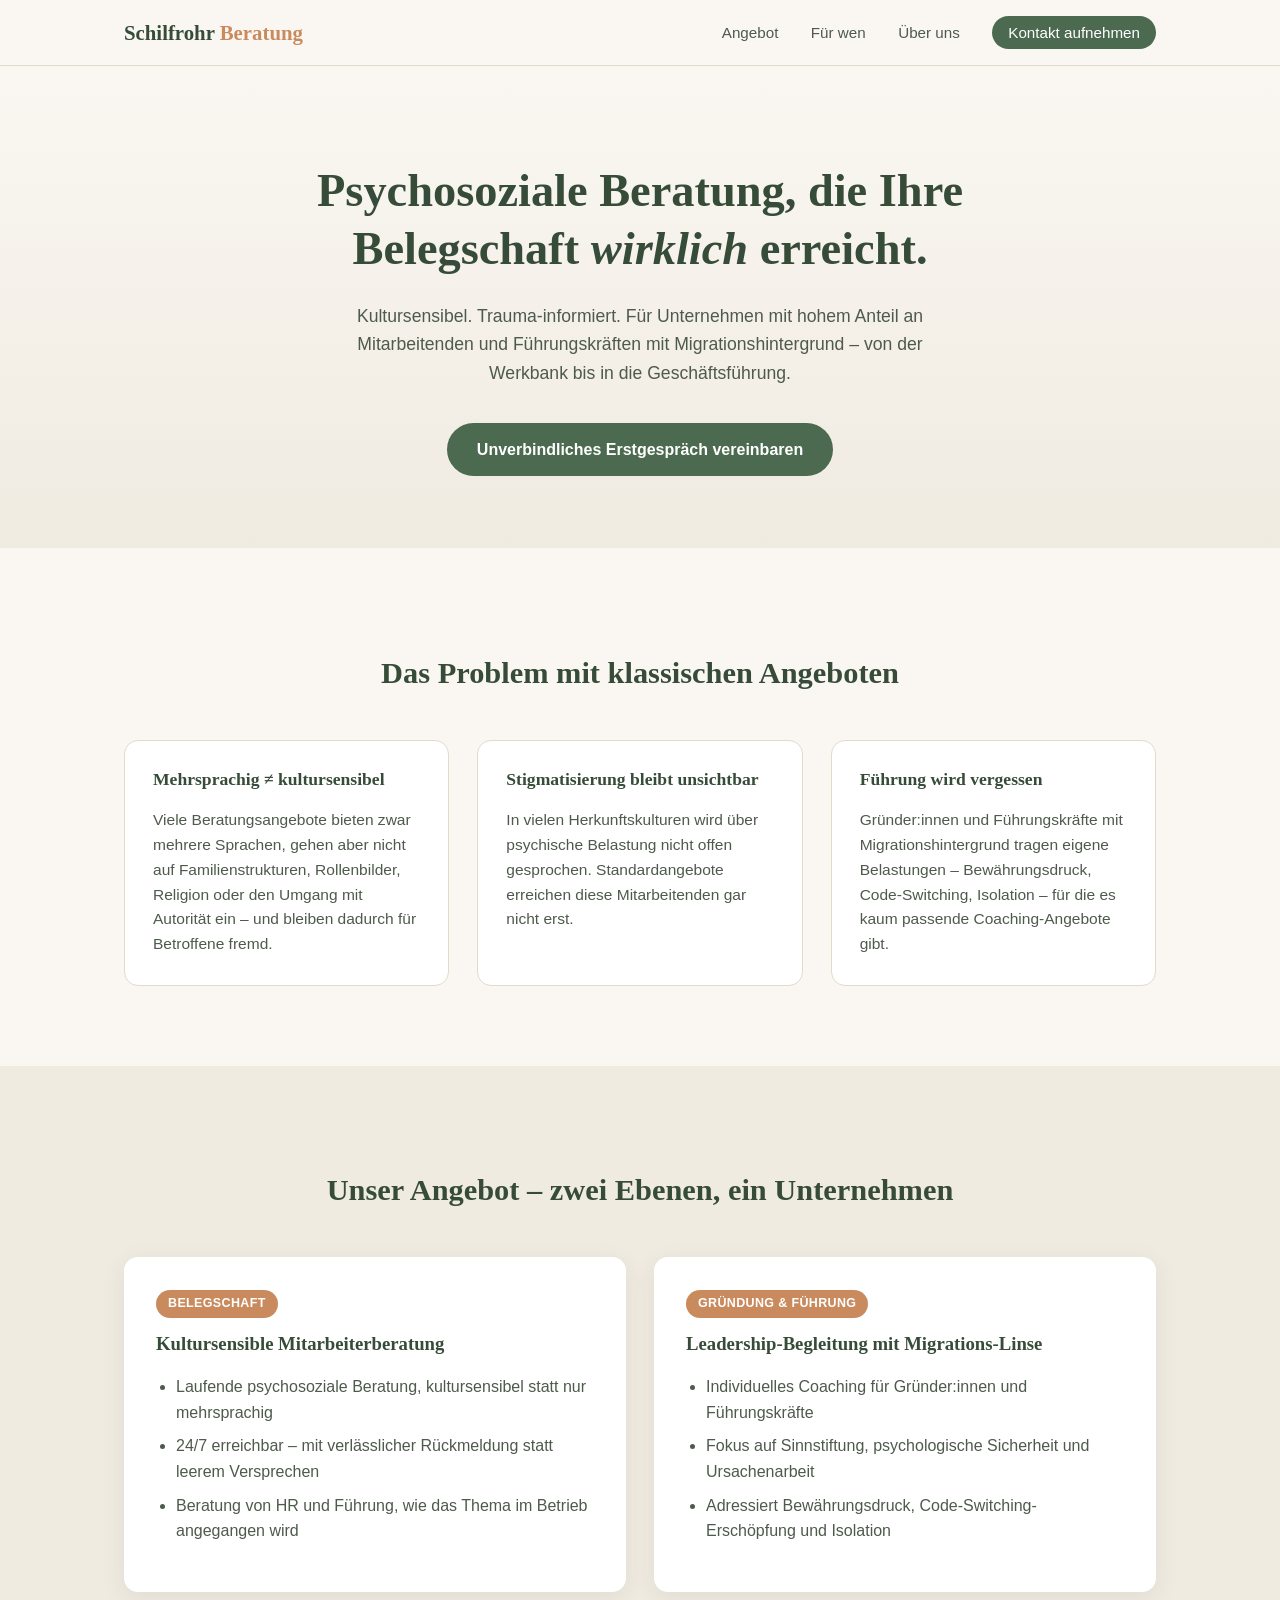
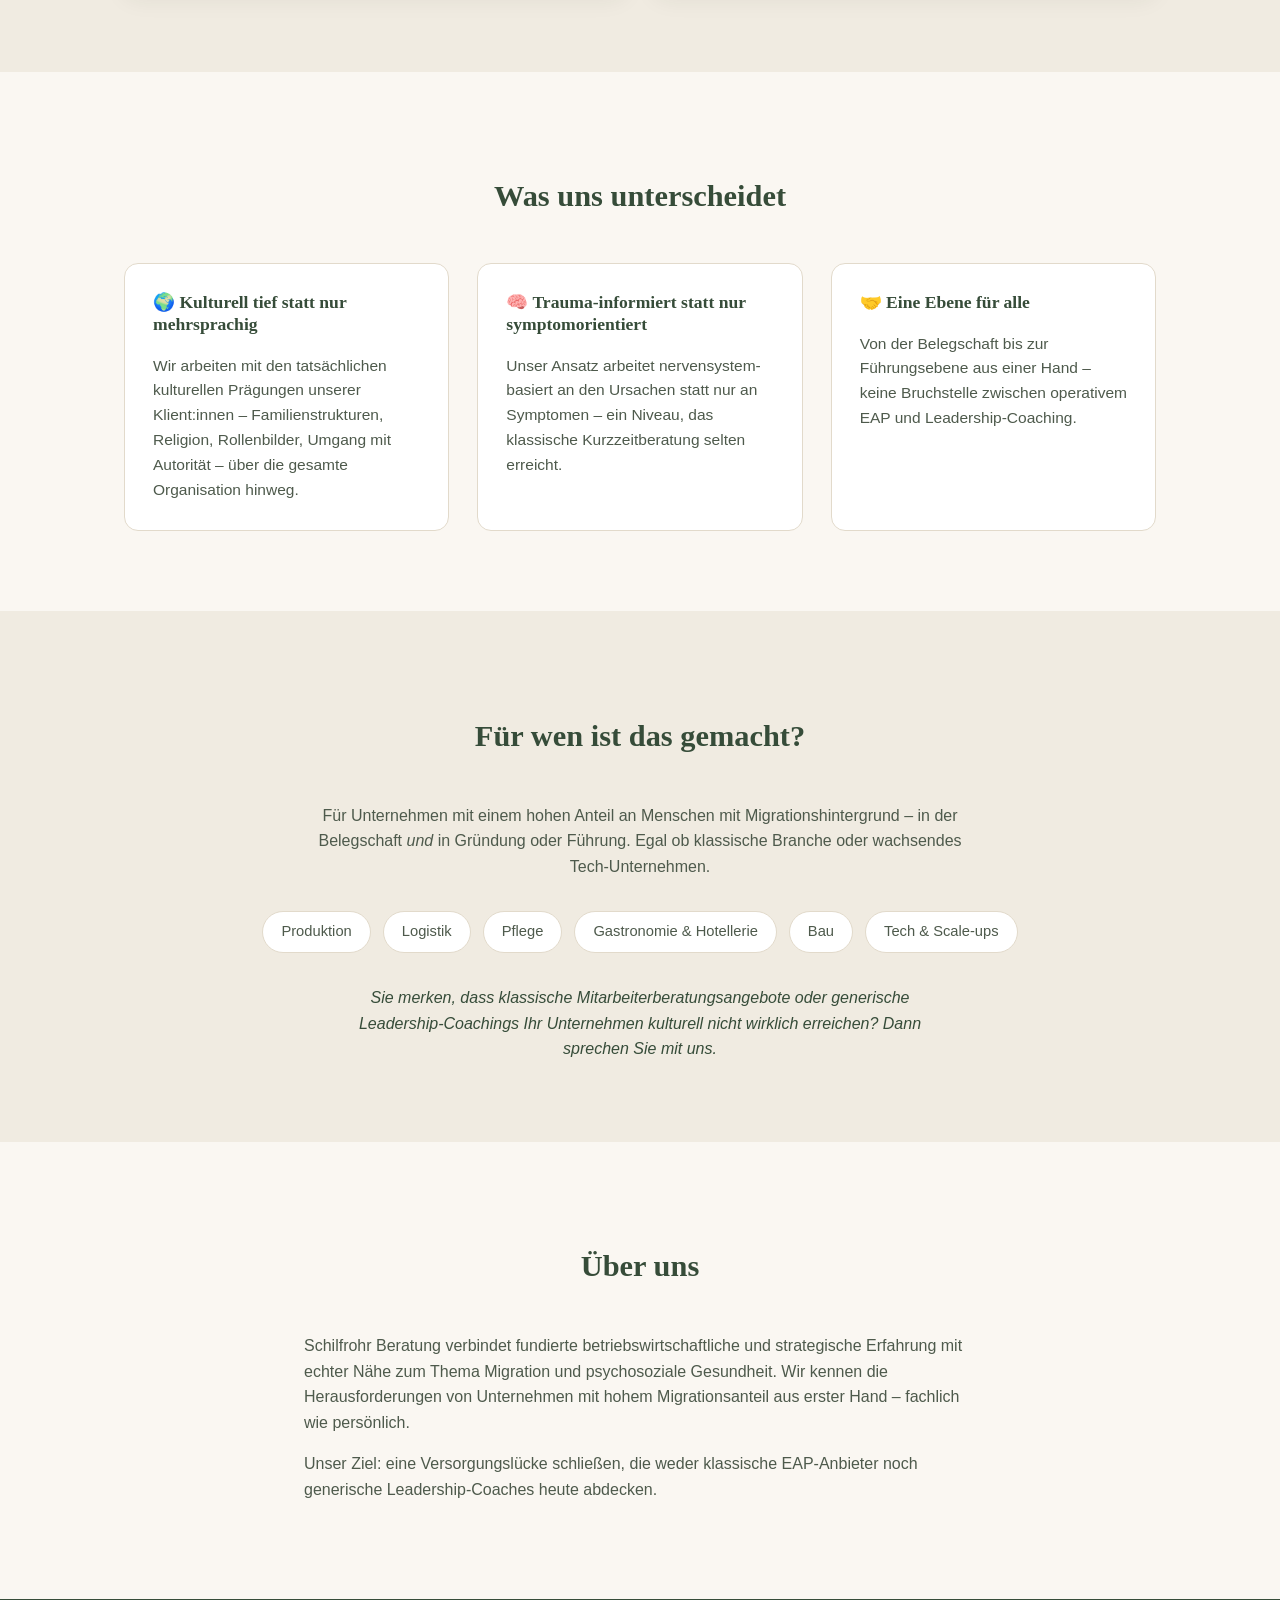
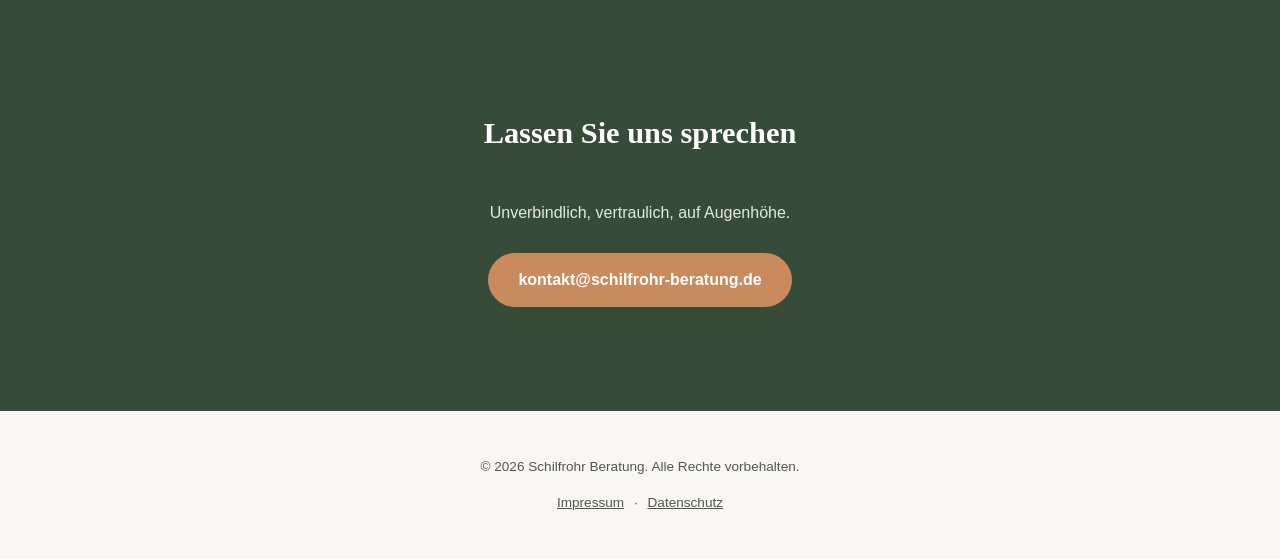
==== index.html @ dc30e794 "Initial homepage for Schilfrohr Beratung" ====
<!DOCTYPE html>
<html lang="de">
<head>
<meta charset="UTF-8">
<meta name="viewport" content="width=device-width, initial-scale=1.0">
<title>Schilfrohr Beratung – Kultursensible psychosoziale Beratung für Unternehmen</title>
<meta name="description" content="Kultursensible und trauma-informierte psychosoziale Beratung für Unternehmen mit hohem Migrationsanteil – für Belegschaft und Führung.">
<link rel="stylesheet" href="style.css">
</head>
<body>

<header class="site-header">
  <div class="container header-inner">
    <a href="#" class="logo">Schilfrohr <span>Beratung</span></a>
    <nav>
      <a href="#angebot">Angebot</a>
      <a href="#zielgruppe">Für wen</a>
      <a href="#ueber-uns">Über uns</a>
      <a href="#kontakt" class="nav-cta">Kontakt aufnehmen</a>
    </nav>
  </div>
</header>

<section class="hero">
  <div class="container">
    <h1>Psychosoziale Beratung, die Ihre Belegschaft <em>wirklich</em> erreicht.</h1>
    <p class="hero-sub">
      Kultursensibel. Trauma-informiert. Für Unternehmen mit hohem Anteil
      an Mitarbeitenden und Führungskräften mit Migrationshintergrund –
      von der Werkbank bis in die Geschäftsführung.
    </p>
    <a href="#kontakt" class="btn-primary">Unverbindliches Erstgespräch vereinbaren</a>
  </div>
</section>

<section class="problem">
  <div class="container">
    <h2>Das Problem mit klassischen Angeboten</h2>
    <div class="problem-grid">
      <div class="problem-card">
        <h3>Mehrsprachig ≠ kultursensibel</h3>
        <p>Viele Beratungsangebote bieten zwar mehrere Sprachen, gehen aber
        nicht auf Familienstrukturen, Rollenbilder, Religion oder den
        Umgang mit Autorität ein – und bleiben dadurch für Betroffene fremd.</p>
      </div>
      <div class="problem-card">
        <h3>Stigmatisierung bleibt unsichtbar</h3>
        <p>In vielen Herkunftskulturen wird über psychische Belastung nicht
        offen gesprochen. Standardangebote erreichen diese Mitarbeitenden
        gar nicht erst.</p>
      </div>
      <div class="problem-card">
        <h3>Führung wird vergessen</h3>
        <p>Gründer:innen und Führungskräfte mit Migrationshintergrund tragen
        eigene Belastungen – Bewährungsdruck, Code-Switching, Isolation –
        für die es kaum passende Coaching-Angebote gibt.</p>
      </div>
    </div>
  </div>
</section>

<section class="angebot" id="angebot">
  <div class="container">
    <h2>Unser Angebot – zwei Ebenen, ein Unternehmen</h2>
    <div class="angebot-grid">
      <div class="angebot-card">
        <span class="tag">Belegschaft</span>
        <h3>Kultursensible Mitarbeiterberatung</h3>
        <ul>
          <li>Laufende psychosoziale Beratung, kultursensibel statt nur mehrsprachig</li>
          <li>24/7 erreichbar – mit verlässlicher Rückmeldung statt leerem Versprechen</li>
          <li>Beratung von HR und Führung, wie das Thema im Betrieb angegangen wird</li>
        </ul>
      </div>
      <div class="angebot-card">
        <span class="tag">Gründung &amp; Führung</span>
        <h3>Leadership-Begleitung mit Migrations-Linse</h3>
        <ul>
          <li>Individuelles Coaching für Gründer:innen und Führungskräfte</li>
          <li>Fokus auf Sinnstiftung, psychologische Sicherheit und Ursachenarbeit</li>
          <li>Adressiert Bewährungsdruck, Code-Switching-Erschöpfung und Isolation</li>
        </ul>
      </div>
    </div>
  </div>
</section>

<section class="usp">
  <div class="container">
    <h2>Was uns unterscheidet</h2>
    <div class="usp-grid">
      <div class="usp-item">
        <h3>🌍 Kulturell tief statt nur mehrsprachig</h3>
        <p>Wir arbeiten mit den tatsächlichen kulturellen Prägungen unserer
        Klient:innen – Familienstrukturen, Religion, Rollenbilder, Umgang
        mit Autorität – über die gesamte Organisation hinweg.</p>
      </div>
      <div class="usp-item">
        <h3>🧠 Trauma-informiert statt nur symptomorientiert</h3>
        <p>Unser Ansatz arbeitet nervensystem-basiert an den Ursachen statt
        nur an Symptomen – ein Niveau, das klassische Kurzzeitberatung
        selten erreicht.</p>
      </div>
      <div class="usp-item">
        <h3>🤝 Eine Ebene für alle</h3>
        <p>Von der Belegschaft bis zur Führungsebene aus einer Hand – keine
        Bruchstelle zwischen operativem EAP und Leadership-Coaching.</p>
      </div>
    </div>
  </div>
</section>

<section class="zielgruppe" id="zielgruppe">
  <div class="container">
    <h2>Für wen ist das gemacht?</h2>
    <p class="zielgruppe-intro">
      Für Unternehmen mit einem hohen Anteil an Menschen mit
      Migrationshintergrund – in der Belegschaft <em>und</em> in Gründung
      oder Führung. Egal ob klassische Branche oder wachsendes Tech-Unternehmen.
    </p>
    <div class="branchen">
      <span>Produktion</span>
      <span>Logistik</span>
      <span>Pflege</span>
      <span>Gastronomie &amp; Hotellerie</span>
      <span>Bau</span>
      <span>Tech &amp; Scale-ups</span>
    </div>
    <p class="zielgruppe-note">
      Sie merken, dass klassische Mitarbeiterberatungsangebote oder generische
      Leadership-Coachings Ihr Unternehmen kulturell nicht wirklich erreichen?
      Dann sprechen Sie mit uns.
    </p>
  </div>
</section>

<section class="ueber-uns" id="ueber-uns">
  <div class="container ueber-uns-inner">
    <div>
      <h2>Über uns</h2>
      <p>
        Schilfrohr Beratung verbindet fundierte betriebswirtschaftliche und
        strategische Erfahrung mit echter Nähe zum Thema Migration und
        psychosoziale Gesundheit. Wir kennen die Herausforderungen von
        Unternehmen mit hohem Migrationsanteil aus erster Hand – fachlich
        wie persönlich.
      </p>
      <p>
        Unser Ziel: eine Versorgungslücke schließen, die weder klassische
        EAP-Anbieter noch generische Leadership-Coaches heute abdecken.
      </p>
    </div>
  </div>
</section>

<section class="kontakt" id="kontakt">
  <div class="container kontakt-inner">
    <h2>Lassen Sie uns sprechen</h2>
    <p>Unverbindlich, vertraulich, auf Augenhöhe.</p>
    <a class="btn-primary" href="mailto:kontakt@schilfrohr-beratung.de">
      kontakt@schilfrohr-beratung.de
    </a>
    <p class="kontakt-note">
      <!-- TODO: E-Mail-Adresse, Telefonnummer und ggf. Kontaktformular ergänzen -->
    </p>
  </div>
</section>

<footer class="site-footer">
  <div class="container">
    <p>&copy; <span id="year"></span> Schilfrohr Beratung. Alle Rechte vorbehalten.</p>
    <p class="footer-links"><a href="#">Impressum</a> · <a href="#">Datenschutz</a></p>
  </div>
</footer>

<script>
  document.getElementById('year').textContent = new Date().getFullYear();
</script>

</body>
</html>
---- style.css ----
:root {
  --color-bg: #FAF7F2;
  --color-bg-alt: #F0EBE1;
  --color-ink: #2B332A;
  --color-ink-soft: #4E5A4C;
  --color-primary: #4B6A50;
  --color-primary-dark: #364C39;
  --color-accent: #C98B5E;
  --color-card-bg: #FFFFFF;
  --color-border: #E2DACB;
  --radius: 14px;
  --max-width: 1080px;
  --shadow: 0 6px 24px rgba(43, 51, 42, 0.08);
}

* { box-sizing: border-box; }

html { scroll-behavior: smooth; }

body {
  margin: 0;
  font-family: "Segoe UI", "Helvetica Neue", Arial, sans-serif;
  color: var(--color-ink);
  background: var(--color-bg);
  line-height: 1.6;
}

h1, h2, h3 {
  font-family: Georgia, "Times New Roman", serif;
  color: var(--color-primary-dark);
  line-height: 1.25;
}

.container {
  max-width: var(--max-width);
  margin: 0 auto;
  padding: 0 24px;
}

/* Header */
.site-header {
  position: sticky;
  top: 0;
  background: rgba(250, 247, 242, 0.92);
  backdrop-filter: blur(6px);
  border-bottom: 1px solid var(--color-border);
  z-index: 10;
}

.header-inner {
  display: flex;
  align-items: center;
  justify-content: space-between;
  padding-top: 16px;
  padding-bottom: 16px;
}

.logo {
  font-family: Georgia, serif;
  font-size: 1.3rem;
  font-weight: bold;
  color: var(--color-primary-dark);
  text-decoration: none;
}

.logo span { color: var(--color-accent); }

nav a {
  margin-left: 28px;
  text-decoration: none;
  color: var(--color-ink-soft);
  font-size: 0.95rem;
}

nav a:hover { color: var(--color-primary); }

.nav-cta {
  background: var(--color-primary);
  color: #fff !important;
  padding: 8px 16px;
  border-radius: 999px;
}

.nav-cta:hover { background: var(--color-primary-dark); }

/* Hero */
.hero {
  padding: 96px 0 72px;
  text-align: center;
  background: linear-gradient(180deg, var(--color-bg) 0%, var(--color-bg-alt) 100%);
}

.hero h1 {
  font-size: clamp(2rem, 4vw, 2.9rem);
  max-width: 780px;
  margin: 0 auto 24px;
}

.hero-sub {
  max-width: 620px;
  margin: 0 auto 36px;
  color: var(--color-ink-soft);
  font-size: 1.1rem;
}

.btn-primary {
  display: inline-block;
  background: var(--color-primary);
  color: #fff;
  text-decoration: none;
  padding: 14px 30px;
  border-radius: 999px;
  font-weight: 600;
  transition: background 0.2s ease, transform 0.2s ease;
}

.btn-primary:hover {
  background: var(--color-primary-dark);
  transform: translateY(-1px);
}

/* Problem */
.problem { padding: 80px 0; }

.problem h2, .angebot h2, .usp h2, .zielgruppe h2, .ueber-uns h2, .kontakt h2 {
  text-align: center;
  font-size: 1.9rem;
  margin-bottom: 48px;
}

.problem-grid, .usp-grid {
  display: grid;
  grid-template-columns: repeat(auto-fit, minmax(240px, 1fr));
  gap: 28px;
}

.problem-card, .usp-item {
  background: var(--color-card-bg);
  border: 1px solid var(--color-border);
  border-radius: var(--radius);
  padding: 28px;
}

.problem-card h3, .usp-item h3 {
  font-size: 1.1rem;
  margin-top: 0;
}

.problem-card p, .usp-item p {
  color: var(--color-ink-soft);
  margin-bottom: 0;
  font-size: 0.97rem;
}

/* Angebot */
.angebot { padding: 80px 0; background: var(--color-bg-alt); }

.angebot-grid {
  display: grid;
  grid-template-columns: repeat(auto-fit, minmax(320px, 1fr));
  gap: 28px;
}

.angebot-card {
  background: var(--color-card-bg);
  border-radius: var(--radius);
  padding: 32px;
  box-shadow: var(--shadow);
}

.tag {
  display: inline-block;
  background: var(--color-accent);
  color: #fff;
  font-size: 0.78rem;
  font-weight: 600;
  letter-spacing: 0.03em;
  text-transform: uppercase;
  padding: 4px 12px;
  border-radius: 999px;
  margin-bottom: 14px;
}

.angebot-card h3 { margin-top: 0; }

.angebot-card ul {
  padding-left: 20px;
  color: var(--color-ink-soft);
}

.angebot-card li { margin-bottom: 8px; }

/* USP */
.usp { padding: 80px 0; }

/* Zielgruppe */
.zielgruppe {
  padding: 80px 0;
  background: var(--color-bg-alt);
  text-align: center;
}

.zielgruppe-intro {
  max-width: 680px;
  margin: 0 auto 32px;
  color: var(--color-ink-soft);
}

.branchen {
  display: flex;
  flex-wrap: wrap;
  justify-content: center;
  gap: 12px;
  margin-bottom: 32px;
}

.branchen span {
  background: var(--color-card-bg);
  border: 1px solid var(--color-border);
  border-radius: 999px;
  padding: 8px 18px;
  font-size: 0.92rem;
  color: var(--color-ink-soft);
}

.zielgruppe-note {
  max-width: 600px;
  margin: 0 auto;
  font-style: italic;
  color: var(--color-primary-dark);
}

/* Ueber uns */
.ueber-uns { padding: 80px 0; }

.ueber-uns-inner {
  max-width: 720px;
}

.ueber-uns p { color: var(--color-ink-soft); }

/* Kontakt */
.kontakt {
  padding: 90px 0;
  background: var(--color-primary-dark);
  color: #fff;
  text-align: center;
}

.kontakt h2 { color: #fff; }

.kontakt p { color: #E4E9DE; }

.kontakt .btn-primary {
  background: var(--color-accent);
  margin-top: 12px;
}

.kontakt .btn-primary:hover { background: #B77946; }

.kontakt-note { font-size: 0.85rem; opacity: 0.8; }

/* Footer */
.site-footer {
  padding: 32px 0;
  text-align: center;
  font-size: 0.85rem;
  color: var(--color-ink-soft);
}

.footer-links a {
  color: var(--color-ink-soft);
  margin: 0 6px;
}

/* Responsive nav */
@media (max-width: 640px) {
  .header-inner { flex-direction: column; gap: 12px; }
  nav a { margin: 0 10px; }
}
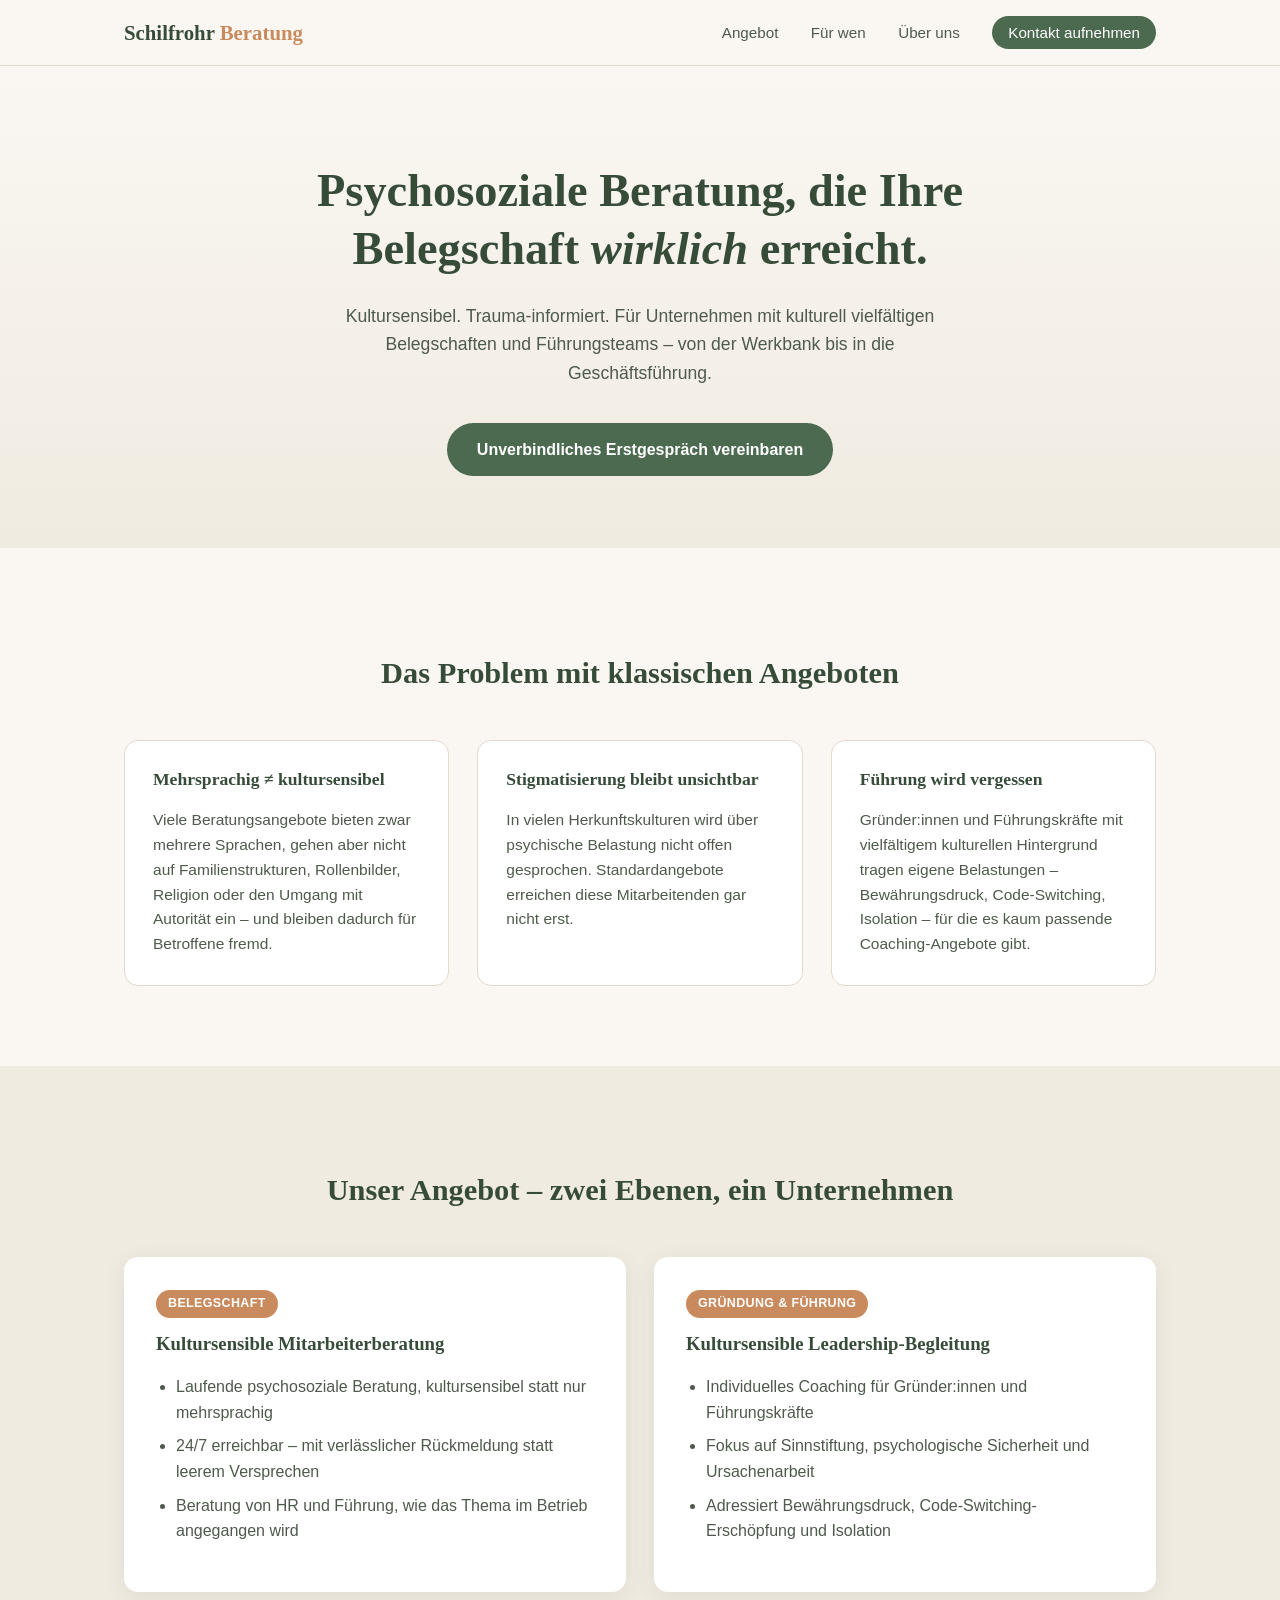
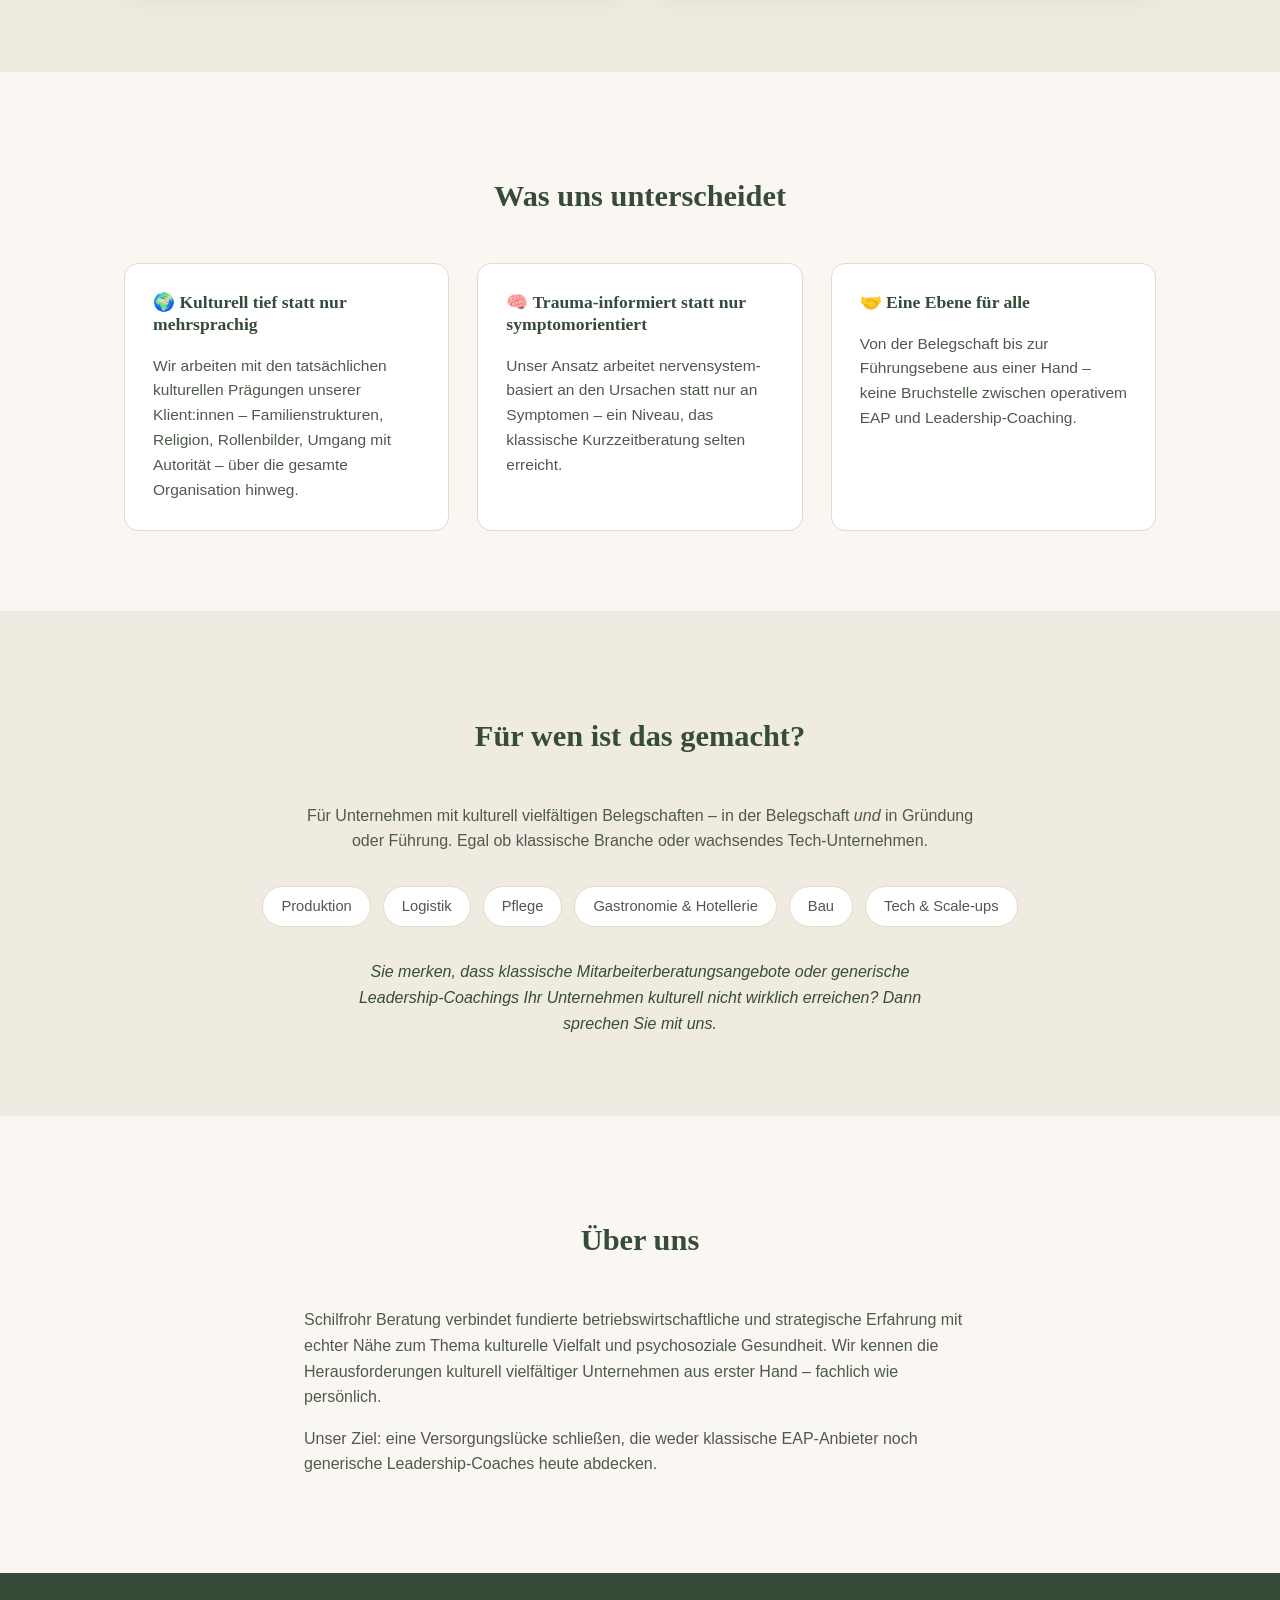
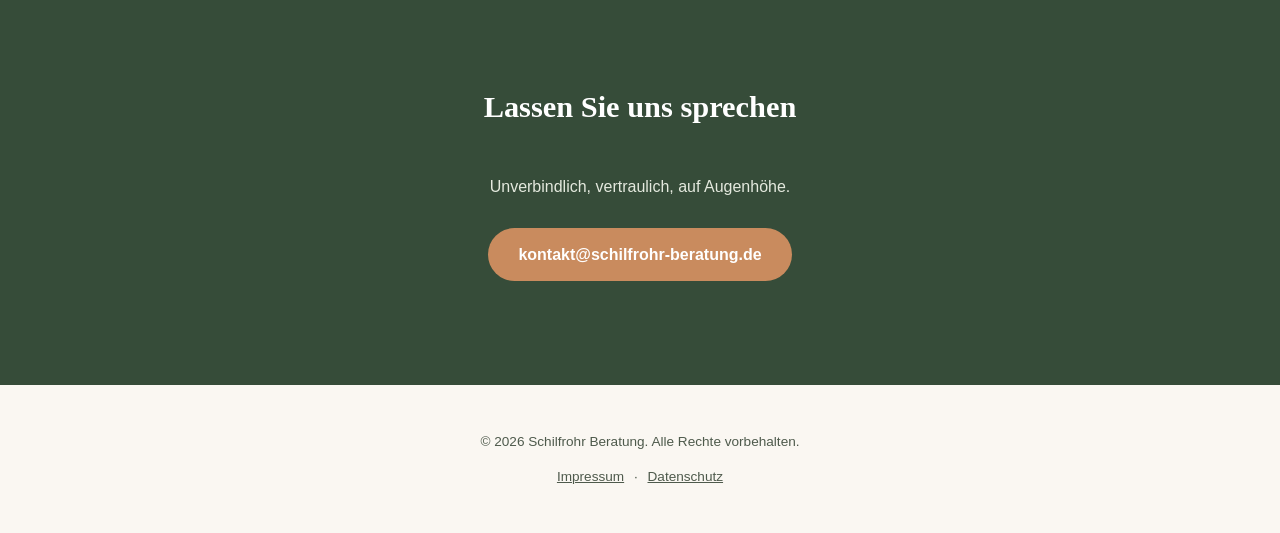
==== commit 88cd9220: "Remove explicit Migrationshintergrund wording, keep culturally sensitive framing" ====
--- a/index.html
+++ b/index.html
@@ -4,7 +4,7 @@
 <meta charset="UTF-8">
 <meta name="viewport" content="width=device-width, initial-scale=1.0">
 <title>Schilfrohr Beratung – Kultursensible psychosoziale Beratung für Unternehmen</title>
-<meta name="description" content="Kultursensible und trauma-informierte psychosoziale Beratung für Unternehmen mit hohem Migrationsanteil – für Belegschaft und Führung.">
+<meta name="description" content="Kultursensible und trauma-informierte psychosoziale Beratung für kulturell vielfältige Unternehmen – für Belegschaft und Führung.">
 <link rel="stylesheet" href="style.css">
 </head>
 <body>
@@ -25,8 +25,8 @@
   <div class="container">
     <h1>Psychosoziale Beratung, die Ihre Belegschaft <em>wirklich</em> erreicht.</h1>
     <p class="hero-sub">
-      Kultursensibel. Trauma-informiert. Für Unternehmen mit hohem Anteil
-      an Mitarbeitenden und Führungskräften mit Migrationshintergrund –
+      Kultursensibel. Trauma-informiert. Für Unternehmen mit kulturell
+      vielfältigen Belegschaften und Führungsteams –
       von der Werkbank bis in die Geschäftsführung.
     </p>
     <a href="#kontakt" class="btn-primary">Unverbindliches Erstgespräch vereinbaren</a>
@@ -51,9 +51,10 @@
       </div>
       <div class="problem-card">
         <h3>Führung wird vergessen</h3>
-        <p>Gründer:innen und Führungskräfte mit Migrationshintergrund tragen
-        eigene Belastungen – Bewährungsdruck, Code-Switching, Isolation –
-        für die es kaum passende Coaching-Angebote gibt.</p>
+        <p>Gründer:innen und Führungskräfte mit vielfältigem kulturellen
+        Hintergrund tragen eigene Belastungen – Bewährungsdruck,
+        Code-Switching, Isolation – für die es kaum passende
+        Coaching-Angebote gibt.</p>
       </div>
     </div>
   </div>
@@ -74,7 +75,7 @@
       </div>
       <div class="angebot-card">
         <span class="tag">Gründung &amp; Führung</span>
-        <h3>Leadership-Begleitung mit Migrations-Linse</h3>
+        <h3>Kultursensible Leadership-Begleitung</h3>
         <ul>
           <li>Individuelles Coaching für Gründer:innen und Führungskräfte</li>
           <li>Fokus auf Sinnstiftung, psychologische Sicherheit und Ursachenarbeit</li>
@@ -114,9 +115,9 @@
   <div class="container">
     <h2>Für wen ist das gemacht?</h2>
     <p class="zielgruppe-intro">
-      Für Unternehmen mit einem hohen Anteil an Menschen mit
-      Migrationshintergrund – in der Belegschaft <em>und</em> in Gründung
-      oder Führung. Egal ob klassische Branche oder wachsendes Tech-Unternehmen.
+      Für Unternehmen mit kulturell vielfältigen Belegschaften – in der
+      Belegschaft <em>und</em> in Gründung oder Führung. Egal ob klassische
+      Branche oder wachsendes Tech-Unternehmen.
     </p>
     <div class="branchen">
       <span>Produktion</span>
@@ -140,10 +141,10 @@
       <h2>Über uns</h2>
       <p>
         Schilfrohr Beratung verbindet fundierte betriebswirtschaftliche und
-        strategische Erfahrung mit echter Nähe zum Thema Migration und
-        psychosoziale Gesundheit. Wir kennen die Herausforderungen von
-        Unternehmen mit hohem Migrationsanteil aus erster Hand – fachlich
-        wie persönlich.
+        strategische Erfahrung mit echter Nähe zum Thema kulturelle
+        Vielfalt und psychosoziale Gesundheit. Wir kennen die
+        Herausforderungen kulturell vielfältiger Unternehmen aus erster
+        Hand – fachlich wie persönlich.
       </p>
       <p>
         Unser Ziel: eine Versorgungslücke schließen, die weder klassische
@@ -169,7 +170,7 @@
 <footer class="site-footer">
   <div class="container">
     <p>&copy; <span id="year"></span> Schilfrohr Beratung. Alle Rechte vorbehalten.</p>
-    <p class="footer-links"><a href="#">Impressum</a> · <a href="#">Datenschutz</a></p>
+    <p class="footer-links"><a href="impressum.html">Impressum</a> · <a href="datenschutz.html">Datenschutz</a></p>
   </div>
 </footer>
 
--- a/style.css
+++ b/style.css
@@ -273,6 +273,39 @@
   margin: 0 6px;
 }
 
+/* Legal pages (Impressum / Datenschutz) */
+.legal { padding: 64px 0 96px; }
+
+.legal-inner { max-width: 760px; }
+
+.legal h1 {
+  font-size: 2rem;
+  margin-bottom: 32px;
+}
+
+.legal h2 {
+  font-size: 1.15rem;
+  margin-top: 36px;
+  margin-bottom: 10px;
+  text-align: left;
+}
+
+.legal p, .legal li {
+  color: var(--color-ink-soft);
+}
+
+.legal a { color: var(--color-primary); }
+
+.legal-note {
+  margin-top: 48px;
+  padding: 16px 20px;
+  background: var(--color-bg-alt);
+  border: 1px solid var(--color-border);
+  border-radius: var(--radius);
+  font-size: 0.88rem;
+  font-style: italic;
+}
+
 /* Responsive nav */
 @media (max-width: 640px) {
   .header-inner { flex-direction: column; gap: 12px; }
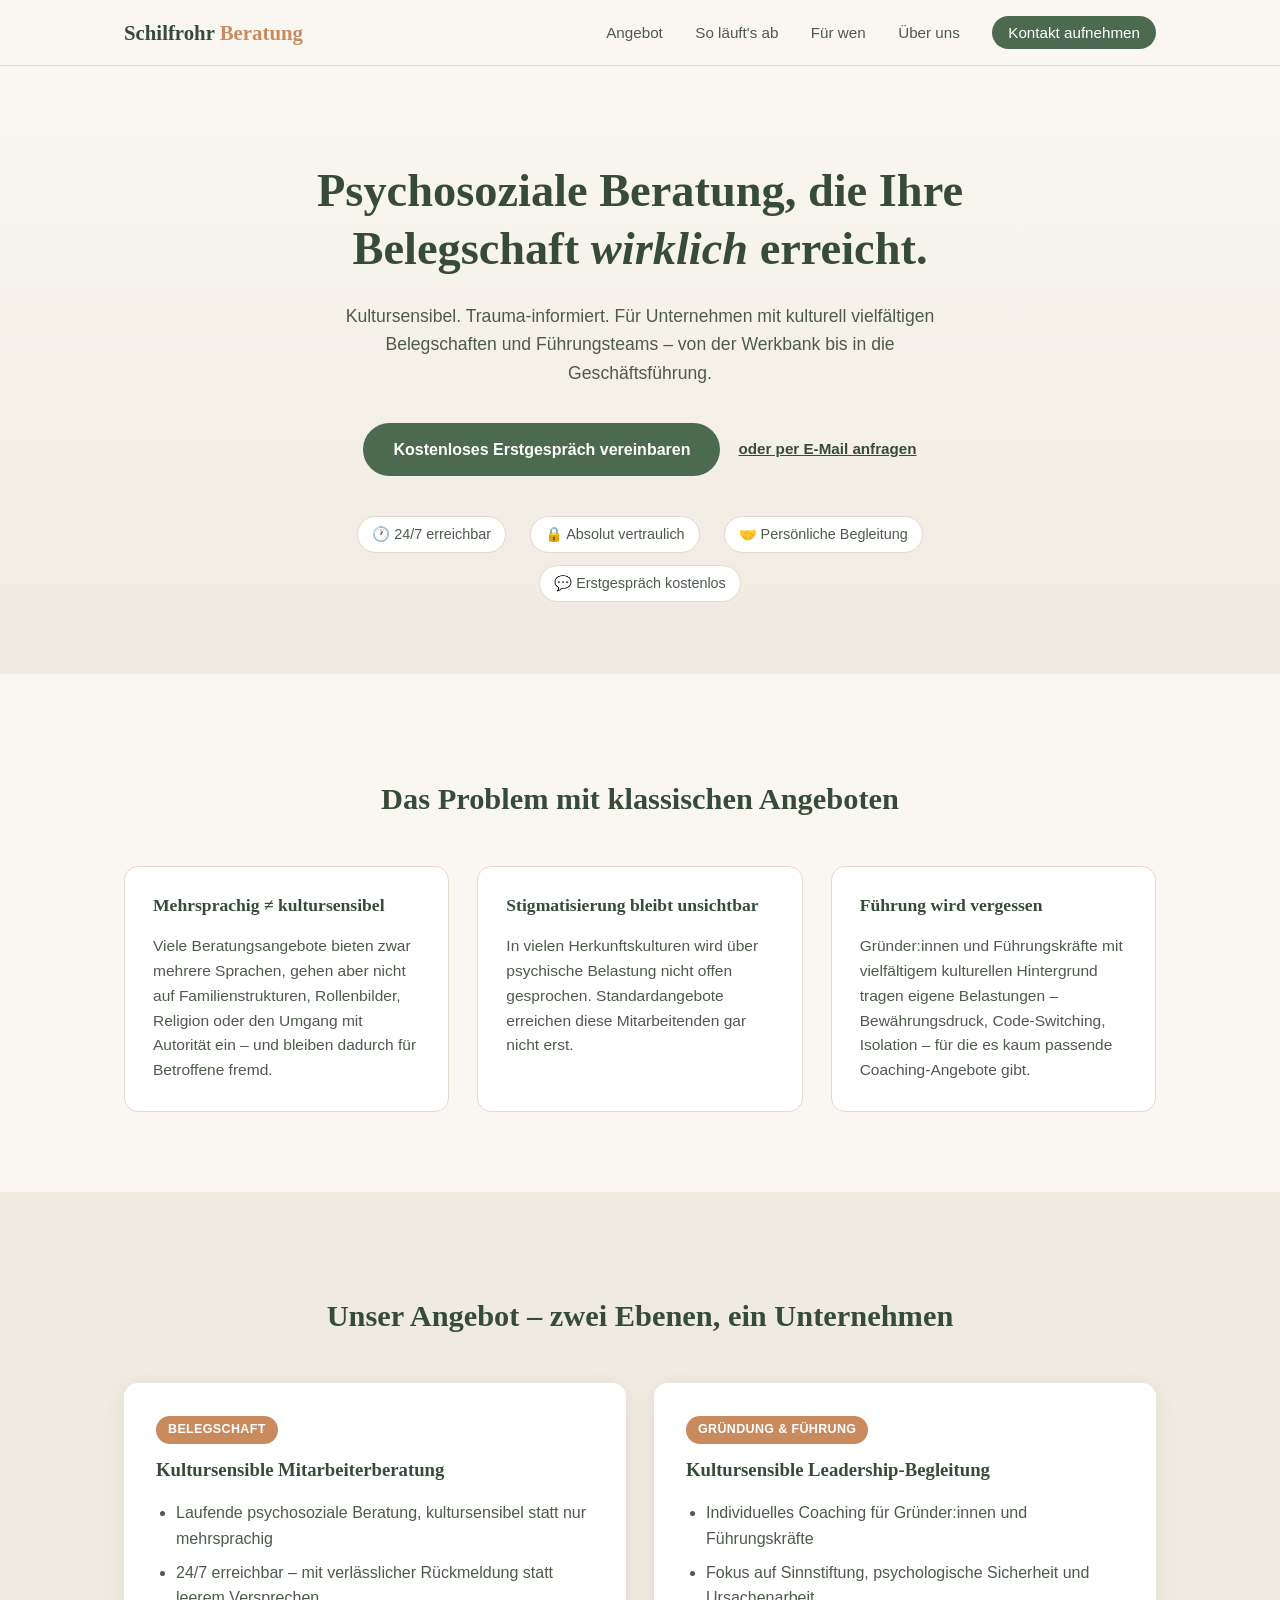
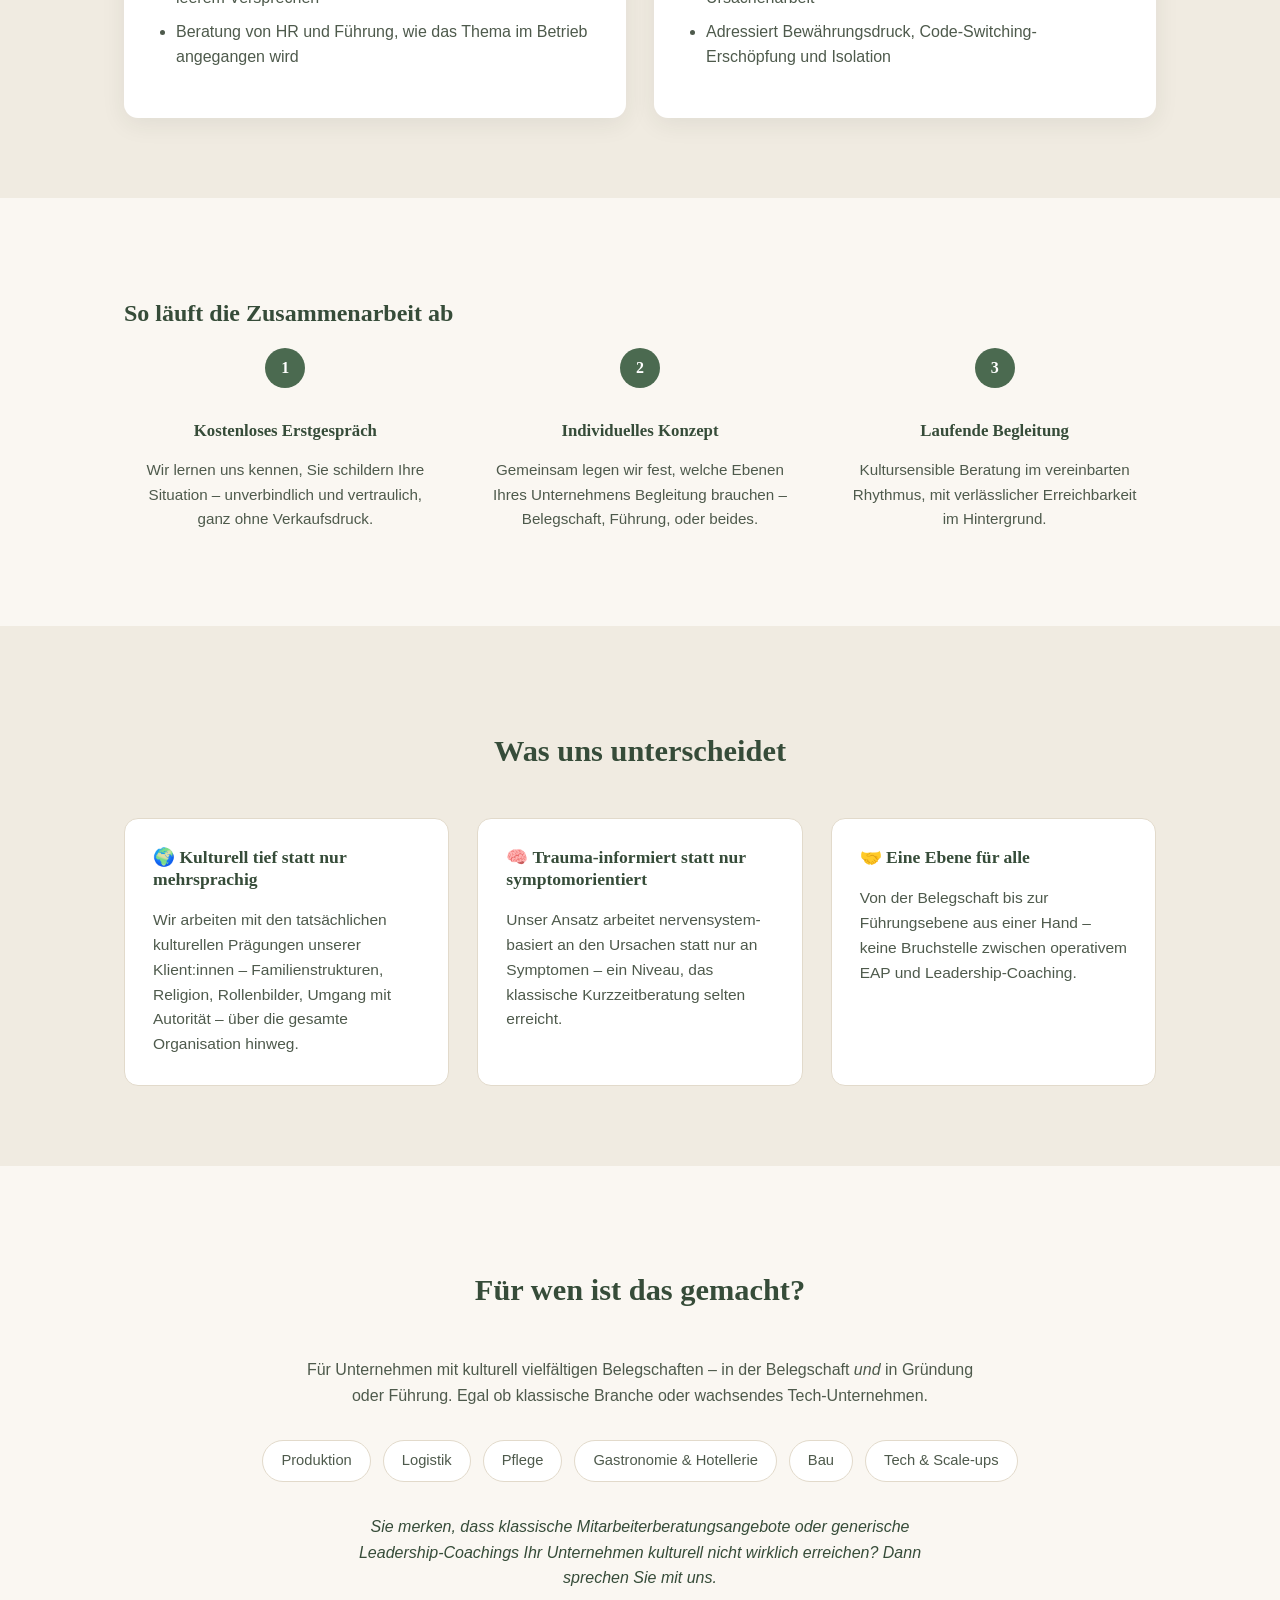
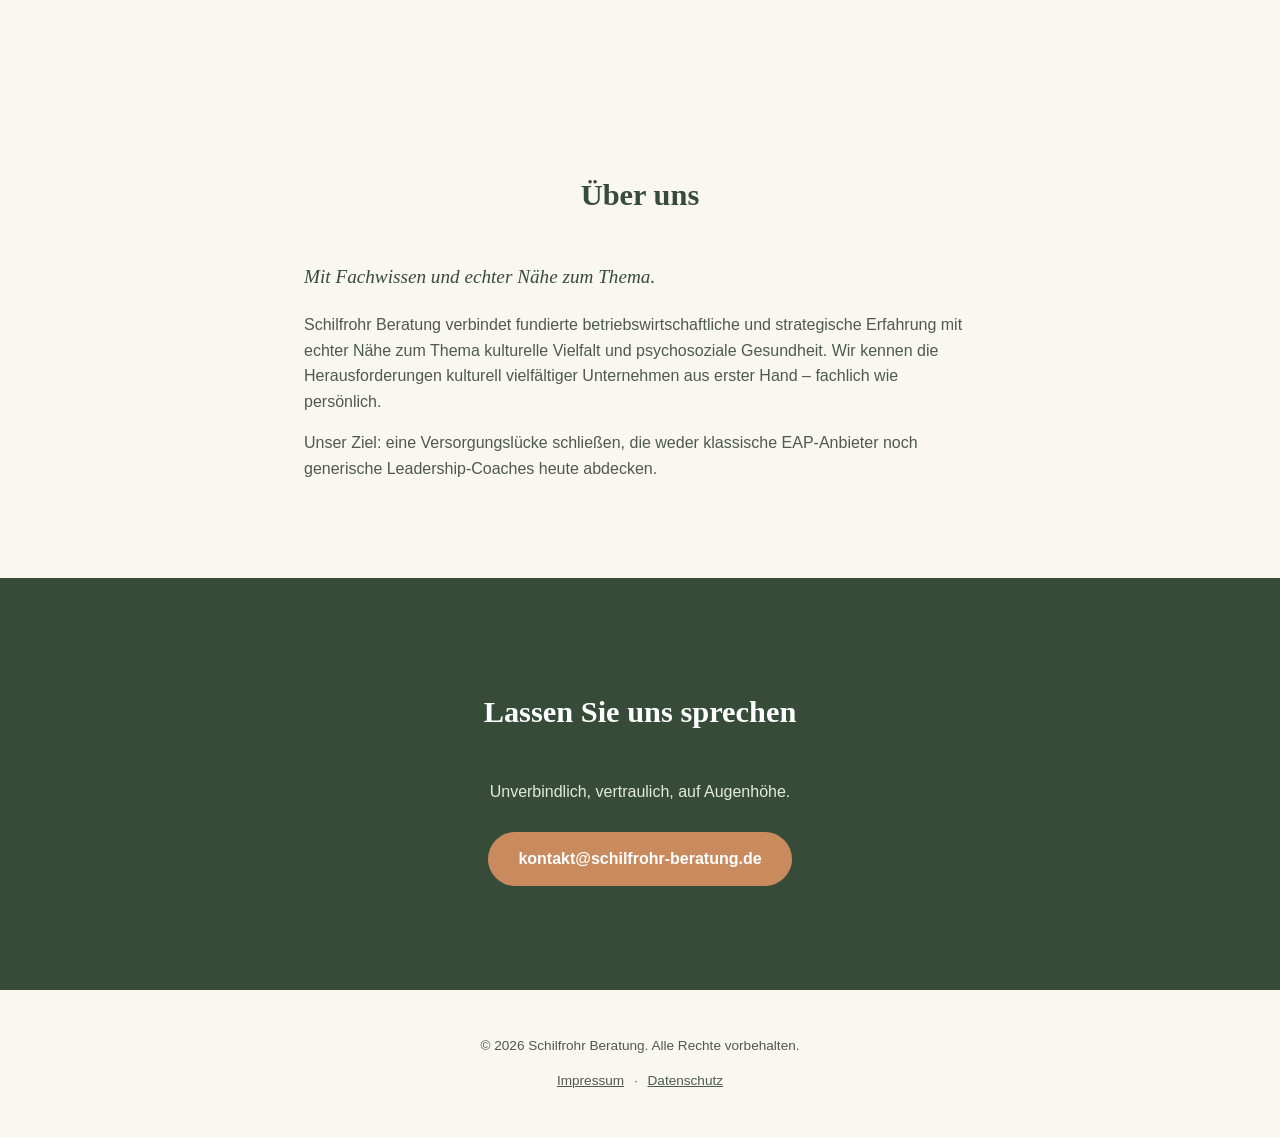
==== commit af5a4815: "Add trust badges, process section and warmer tone, inspired by nilo.health and Fürstenberg Institut" ====
--- a/index.html
+++ b/index.html
@@ -14,6 +14,7 @@
     <a href="#" class="logo">Schilfrohr <span>Beratung</span></a>
     <nav>
       <a href="#angebot">Angebot</a>
+      <a href="#ablauf">So läuft's ab</a>
       <a href="#zielgruppe">Für wen</a>
       <a href="#ueber-uns">Über uns</a>
       <a href="#kontakt" class="nav-cta">Kontakt aufnehmen</a>
@@ -29,7 +30,16 @@
       vielfältigen Belegschaften und Führungsteams –
       von der Werkbank bis in die Geschäftsführung.
     </p>
-    <a href="#kontakt" class="btn-primary">Unverbindliches Erstgespräch vereinbaren</a>
+    <div class="hero-ctas">
+      <a href="#kontakt" class="btn-primary">Kostenloses Erstgespräch vereinbaren</a>
+      <a href="mailto:kontakt@schilfrohr-beratung.de" class="btn-secondary">oder per E-Mail anfragen</a>
+    </div>
+    <div class="trust-strip">
+      <span>🕐 24/7 erreichbar</span>
+      <span>🔒 Absolut vertraulich</span>
+      <span>🤝 Persönliche Begleitung</span>
+      <span>💬 Erstgespräch kostenlos</span>
+    </div>
   </div>
 </section>
 
@@ -86,6 +96,32 @@
   </div>
 </section>
 
+<section class="ablauf" id="ablauf">
+  <div class="container">
+    <h2>So läuft die Zusammenarbeit ab</h2>
+    <div class="ablauf-grid">
+      <div class="ablauf-step">
+        <span class="step-num">1</span>
+        <h3>Kostenloses Erstgespräch</h3>
+        <p>Wir lernen uns kennen, Sie schildern Ihre Situation – unverbindlich
+        und vertraulich, ganz ohne Verkaufsdruck.</p>
+      </div>
+      <div class="ablauf-step">
+        <span class="step-num">2</span>
+        <h3>Individuelles Konzept</h3>
+        <p>Gemeinsam legen wir fest, welche Ebenen Ihres Unternehmens
+        Begleitung brauchen – Belegschaft, Führung, oder beides.</p>
+      </div>
+      <div class="ablauf-step">
+        <span class="step-num">3</span>
+        <h3>Laufende Begleitung</h3>
+        <p>Kultursensible Beratung im vereinbarten Rhythmus, mit
+        verlässlicher Erreichbarkeit im Hintergrund.</p>
+      </div>
+    </div>
+  </div>
+</section>
+
 <section class="usp">
   <div class="container">
     <h2>Was uns unterscheidet</h2>
@@ -139,6 +175,7 @@
   <div class="container ueber-uns-inner">
     <div>
       <h2>Über uns</h2>
+      <p class="ueber-uns-lead">Mit Fachwissen und echter Nähe zum Thema.</p>
       <p>
         Schilfrohr Beratung verbindet fundierte betriebswirtschaftliche und
         strategische Erfahrung mit echter Nähe zum Thema kulturelle
--- a/style.css
+++ b/style.css
@@ -119,6 +119,42 @@
   transform: translateY(-1px);
 }
 
+.hero-ctas {
+  display: flex;
+  flex-wrap: wrap;
+  align-items: center;
+  justify-content: center;
+  gap: 18px;
+  margin-bottom: 40px;
+}
+
+.btn-secondary {
+  color: var(--color-primary-dark);
+  text-decoration: underline;
+  font-weight: 600;
+  font-size: 0.95rem;
+}
+
+.btn-secondary:hover { color: var(--color-primary); }
+
+.trust-strip {
+  display: flex;
+  flex-wrap: wrap;
+  justify-content: center;
+  gap: 12px 24px;
+  max-width: 720px;
+  margin: 0 auto;
+}
+
+.trust-strip span {
+  font-size: 0.9rem;
+  color: var(--color-ink-soft);
+  background: var(--color-card-bg);
+  border: 1px solid var(--color-border);
+  border-radius: 999px;
+  padding: 6px 14px;
+}
+
 /* Problem */
 .problem { padding: 80px 0; }
 
@@ -190,13 +226,48 @@
 
 .angebot-card li { margin-bottom: 8px; }
 
+/* Ablauf */
+.ablauf { padding: 80px 0; }
+
+.ablauf-grid {
+  display: grid;
+  grid-template-columns: repeat(auto-fit, minmax(220px, 1fr));
+  gap: 32px;
+}
+
+.ablauf-step {
+  text-align: center;
+  padding: 0 12px;
+}
+
+.step-num {
+  display: inline-flex;
+  align-items: center;
+  justify-content: center;
+  width: 40px;
+  height: 40px;
+  border-radius: 50%;
+  background: var(--color-primary);
+  color: #fff;
+  font-family: Georgia, serif;
+  font-weight: bold;
+  margin-bottom: 16px;
+}
+
+.ablauf-step h3 { font-size: 1.05rem; }
+
+.ablauf-step p {
+  color: var(--color-ink-soft);
+  font-size: 0.95rem;
+}
+
 /* USP */
-.usp { padding: 80px 0; }
+.usp { padding: 80px 0; background: var(--color-bg-alt); }
 
 /* Zielgruppe */
 .zielgruppe {
   padding: 80px 0;
-  background: var(--color-bg-alt);
+  background: var(--color-bg);
   text-align: center;
 }
 
@@ -238,6 +309,13 @@
 }
 
 .ueber-uns p { color: var(--color-ink-soft); }
+
+.ueber-uns-lead {
+  font-family: Georgia, serif;
+  font-style: italic;
+  font-size: 1.2rem;
+  color: var(--color-primary-dark) !important;
+}
 
 /* Kontakt */
 .kontakt {
